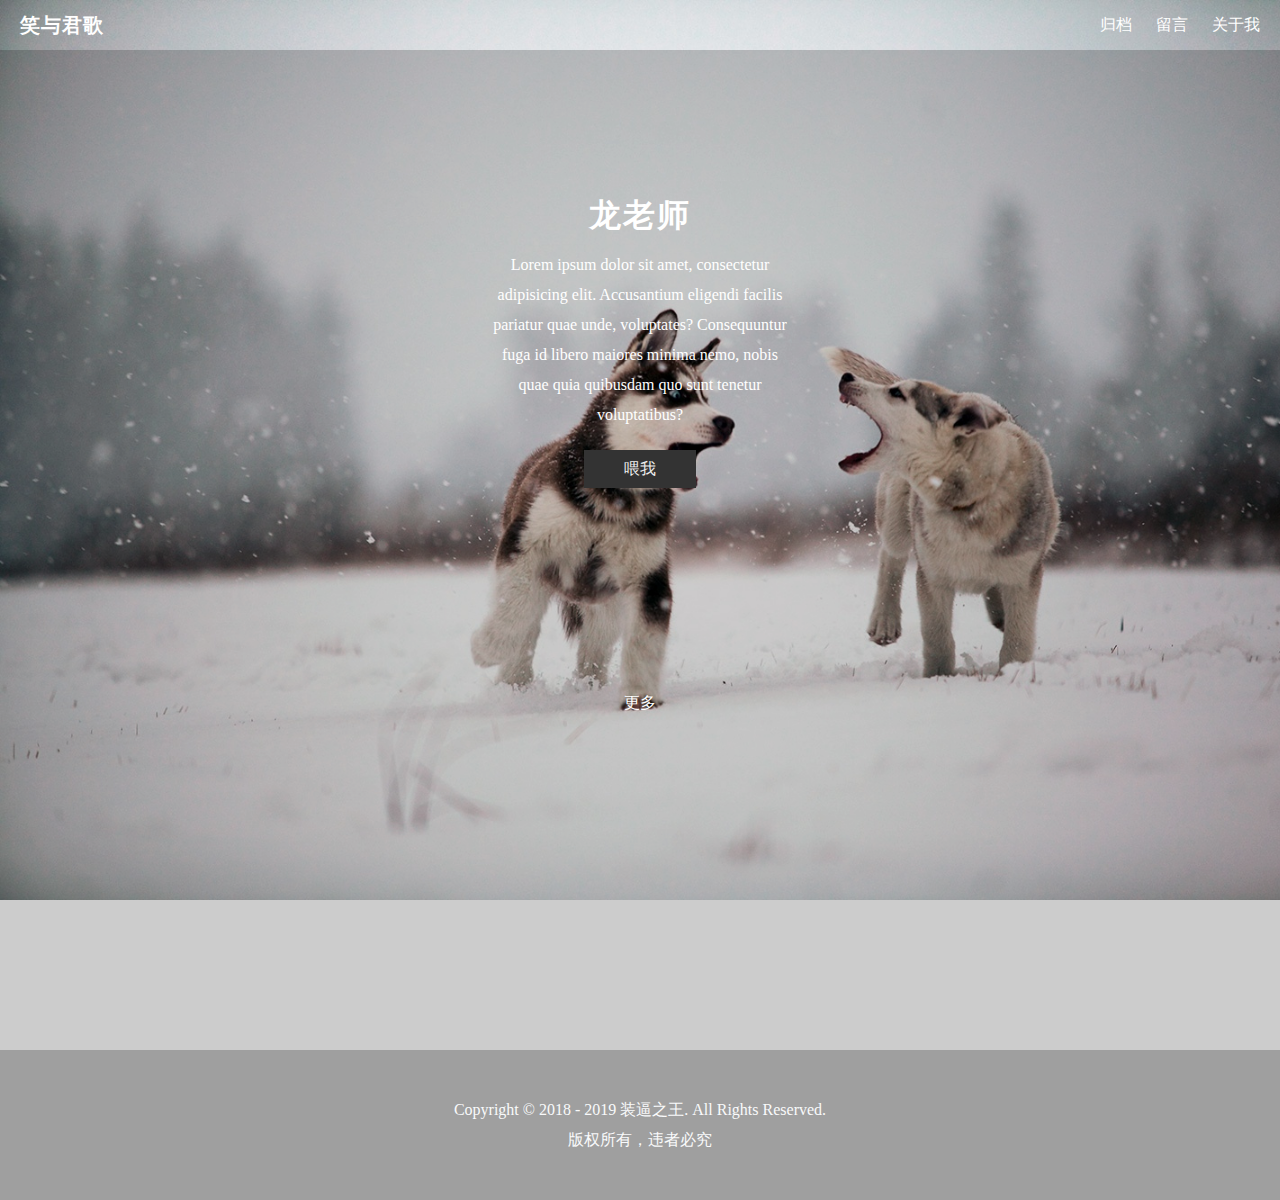
==== src/main/webapp/index.html @ 58b2d54c "modify html styles" ====
<!DOCTYPE html>
<html lang="en">
<head>
    <meta charset="UTF-8">
    <title>Title</title>
    <link rel="stylesheet" href="style/normalize.css">
    <link rel="stylesheet" href="style/index.css">
</head>
<body>
<div class="header">
    <div class="navbar">
        <div class="logo"><a href="">笑与君歌</a></div>
        <ul>
            <li><a href="">归档</a></li>
            <li><a href="">留言</a></li>
            <li><a href="">关于我</a></li>
        </ul>
    </div>
    <div id="banner">
        <div class="inner">
            <h1>龙老师</h1>
            <p class="inner_inf">Lorem ipsum dolor sit amet, consectetur adipisicing elit. Accusantium eligendi
                facilis pariatur quae unde, voluptates? Consequuntur fuga id libero maiores minima nemo, nobis quae
                quia quibusdam quo sunt tenetur voluptatibus?</p>
            <button>喂我</button>
            <div class="more">更多</div>
        </div>
    </div>
</div>
<div class="content"></div>
<div class="footer">
    <div class="footer-content">
    <p>Copyright © 2018 - 2019 装逼之王. All Rights Reserved.</p>
    <p>版权所有，违者必究</p>
    </div>
</div>
</body>
</html>
---- src/main/webapp/style/index.css ----
*{
    margin:0;
    padding:0;
}
li{
    list-style:none;
}
a{
    text-decoration:none;
}
.header{
    background:url("../assets/banner.jpg");
    background-repeat:no-repeat;
    background-attachment:fixed;
    background-size: cover;
}
.navbar ul{
    margin:0;
    height:50px;
    list-style:none;
    float:right;
}
.navbar ul li,.navbar .logo{
    display:inline-block;
    line-height:50px;
    margin-right:20px;
}
.navbar ul li a{
    line-height:inherit;
    display:inline-block;
    height:inherit;
    color:#fff;
}
.logo{
    padding:0 20px;
    letter-spacing:1px;
    font-size:20px;
    font-weight:700;
}
.logo a{
    color:#fff;
}
#banner{
    height:1000px;
    margin:0;
    background:rgba(0,0,0,.2)
}
#banner .inner{
    max-width:300px;
    text-align:center;
    margin:0 auto;
    position:relative;
    top:150px;
    color:#fff;
    line-height:30px;
}
#banner .inner h1{
    margin:0;
    letter-spacing:2px;
}
#banner .inner .more {
    margin-top:200px;
}
#banner .inner .inner_inf{
    margin:20px 0;
}
button{
    border:none;
    background:#333;
    color:#eee;
    padding:10px 40px;
}
.footer{
    height:150px;
    text-align:center;
    background:#9f9f9f;
    color:#f9fafb;
    line-height:30px;
}
.footer .footer-content{
    padding-top:45px;
}
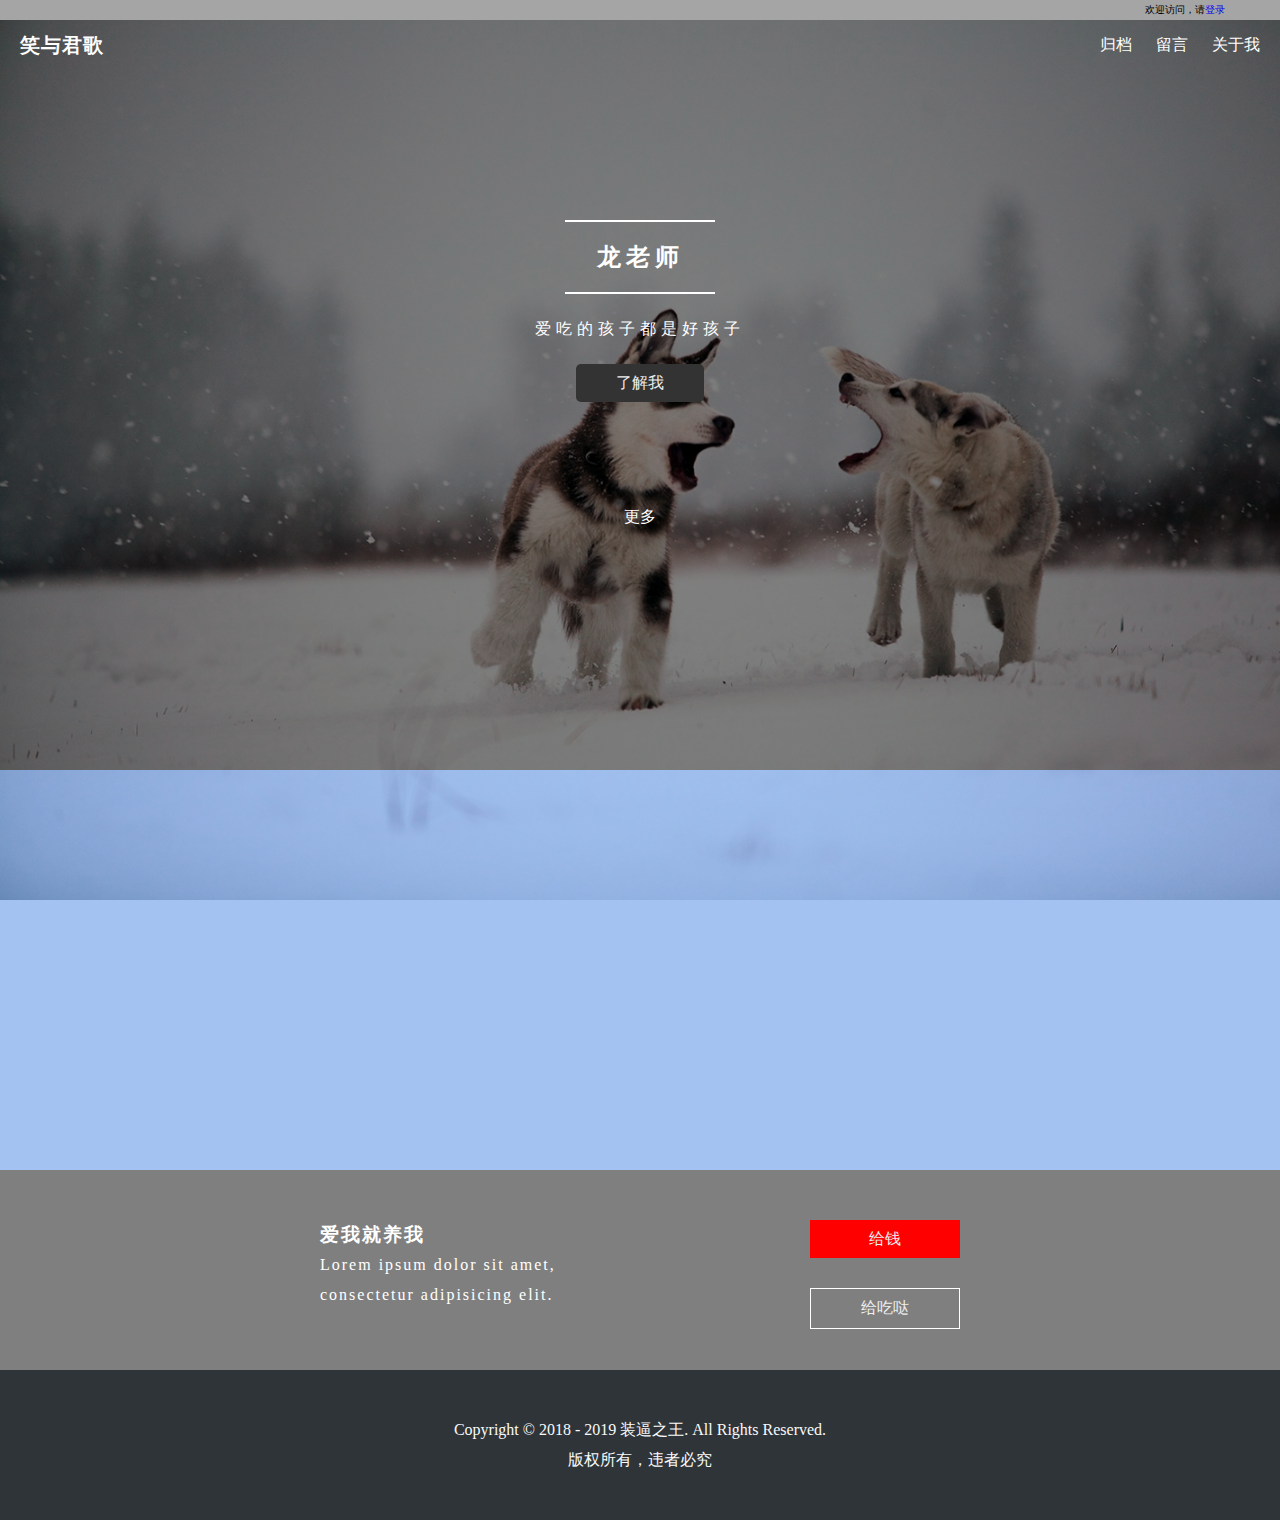
==== commit 8374cb69: "delete target folder" ====
--- a/src/main/webapp/index.html
+++ b/src/main/webapp/index.html
@@ -7,6 +7,7 @@
     <link rel="stylesheet" href="style/index.css">
 </head>
 <body>
+<div class="hair"><p>欢迎访问，请<a href="javascript:;">登录</a></p></div>
 <div class="header">
     <div class="navbar">
         <div class="logo"><a href="">笑与君歌</a></div>
@@ -14,24 +15,38 @@
             <li><a href="">归档</a></li>
             <li><a href="">留言</a></li>
             <li><a href="">关于我</a></li>
+            <menu class="menu"></menu>
         </ul>
     </div>
     <div id="banner">
         <div class="inner">
-            <h1>龙老师</h1>
-            <p class="inner_inf">Lorem ipsum dolor sit amet, consectetur adipisicing elit. Accusantium eligendi
-                facilis pariatur quae unde, voluptates? Consequuntur fuga id libero maiores minima nemo, nobis quae
-                quia quibusdam quo sunt tenetur voluptatibus?</p>
-            <button>喂我</button>
+            <div class="hr"></div>
+            <h2>龙老师</h2>
+            <div class="hr"></div>
+            <p class="inner_inf">爱吃的孩子都是好孩子</p>
+            <button>了解我</button>
             <div class="more">更多</div>
         </div>
     </div>
 </div>
-<div class="content"></div>
+<section></section>
+<section></section>
+<section class="section-1">
+    <div class="section-content">
+        <div class="section1-left">
+            <h3>爱我就养我</h3>
+            <p>Lorem ipsum dolor sit amet, consectetur adipisicing elit.</p>
+        </div>
+        <div class="section1-right">
+            <button class="btn1">给钱</button>
+            <button class="btn2">给吃哒</button>
+        </div>
+    </div>
+</section>
 <div class="footer">
     <div class="footer-content">
-    <p>Copyright © 2018 - 2019 装逼之王. All Rights Reserved.</p>
-    <p>版权所有，违者必究</p>
+        <p>Copyright © 2018 - 2019 装逼之王. All Rights Reserved.</p>
+        <p>版权所有，违者必究</p>
     </div>
 </div>
 </body>
--- a/src/main/webapp/style/index.css
+++ b/src/main/webapp/style/index.css
@@ -8,11 +8,26 @@
 a{
     text-decoration:none;
 }
-.header{
-    background:url("../assets/banner.jpg");
+body {
+    background: url("../assets/banner.jpg");
+    -webkit-background-size: cover;
+    background-size: cover;
     background-repeat:no-repeat;
     background-attachment:fixed;
-    background-size: cover;
+}
+.hair{
+    height:10px;
+    font-size:10px;
+    line-height:10px;
+    padding:5px;
+    background:#a5a5a5;
+}
+.hair p{
+    float:right;
+    margin-right:50px;
+}
+.header{
+    background:rgba(0,0,0,.5);
 }
 .navbar ul{
     margin:0;
@@ -41,9 +56,8 @@
     color:#fff;
 }
 #banner{
-    height:1000px;
+    height:700px;
     margin:0;
-    background:rgba(0,0,0,.2)
 }
 #banner .inner{
     max-width:300px;
@@ -54,15 +68,16 @@
     color:#fff;
     line-height:30px;
 }
-#banner .inner h1{
-    margin:0;
-    letter-spacing:2px;
+#banner .inner h2{
+    margin:20px 0;
+    letter-spacing: 5px;
 }
 #banner .inner .more {
-    margin-top:200px;
+    margin-top:100px;
 }
 #banner .inner .inner_inf{
     margin:20px 0;
+    letter-spacing: 5px;
 }
 button{
     border:none;
@@ -70,13 +85,65 @@
     color:#eee;
     padding:10px 40px;
 }
+#banner .inner button{
+    -webkit-border-radius: 5px;
+    -moz-border-radius: 5px;
+    border-radius: 5px;
+    -webkit-box-sizing: border-box;
+    -moz-box-sizing: border-box;
+    box-sizing: border-box;
+}
 .footer{
     height:150px;
     text-align:center;
-    background:#9f9f9f;
     color:#f9fafb;
     line-height:30px;
+    background:#20252aee
 }
 .footer .footer-content{
     padding-top:45px;
+}
+section{
+    color:#fff;
+    height:200px;
+    background:#6398e896
+}
+.section-1{
+    background:rgba(0,0,0,.5);
+    height:200px;
+}
+.section-1 .section-content{
+    width:50%;
+    margin:0 auto;
+    line-height:30px;
+    letter-spacing:2px;
+    padding-top:30px;
+    height:200px;
+    padding:50px 0;
+}
+.section-1 .section1-left{
+    max-width: 300px;
+    float:left;
+}
+.section-1 .section1-right{
+    float:right;
+}
+.section-1 .section1-right button{
+    display:block;
+    margin-bottom: 30px;
+    padding:10px 0;
+    width:150px;
+}
+.section-1 .btn1{
+    background-color:#ff0000;
+}
+.section-1 .btn2{
+    background-color:#00000000;
+    border:1px solid #fff;
+}
+.hr{
+    height:2px;
+    background-color:#fff;
+    width:50%;
+    margin:0 auto;
 }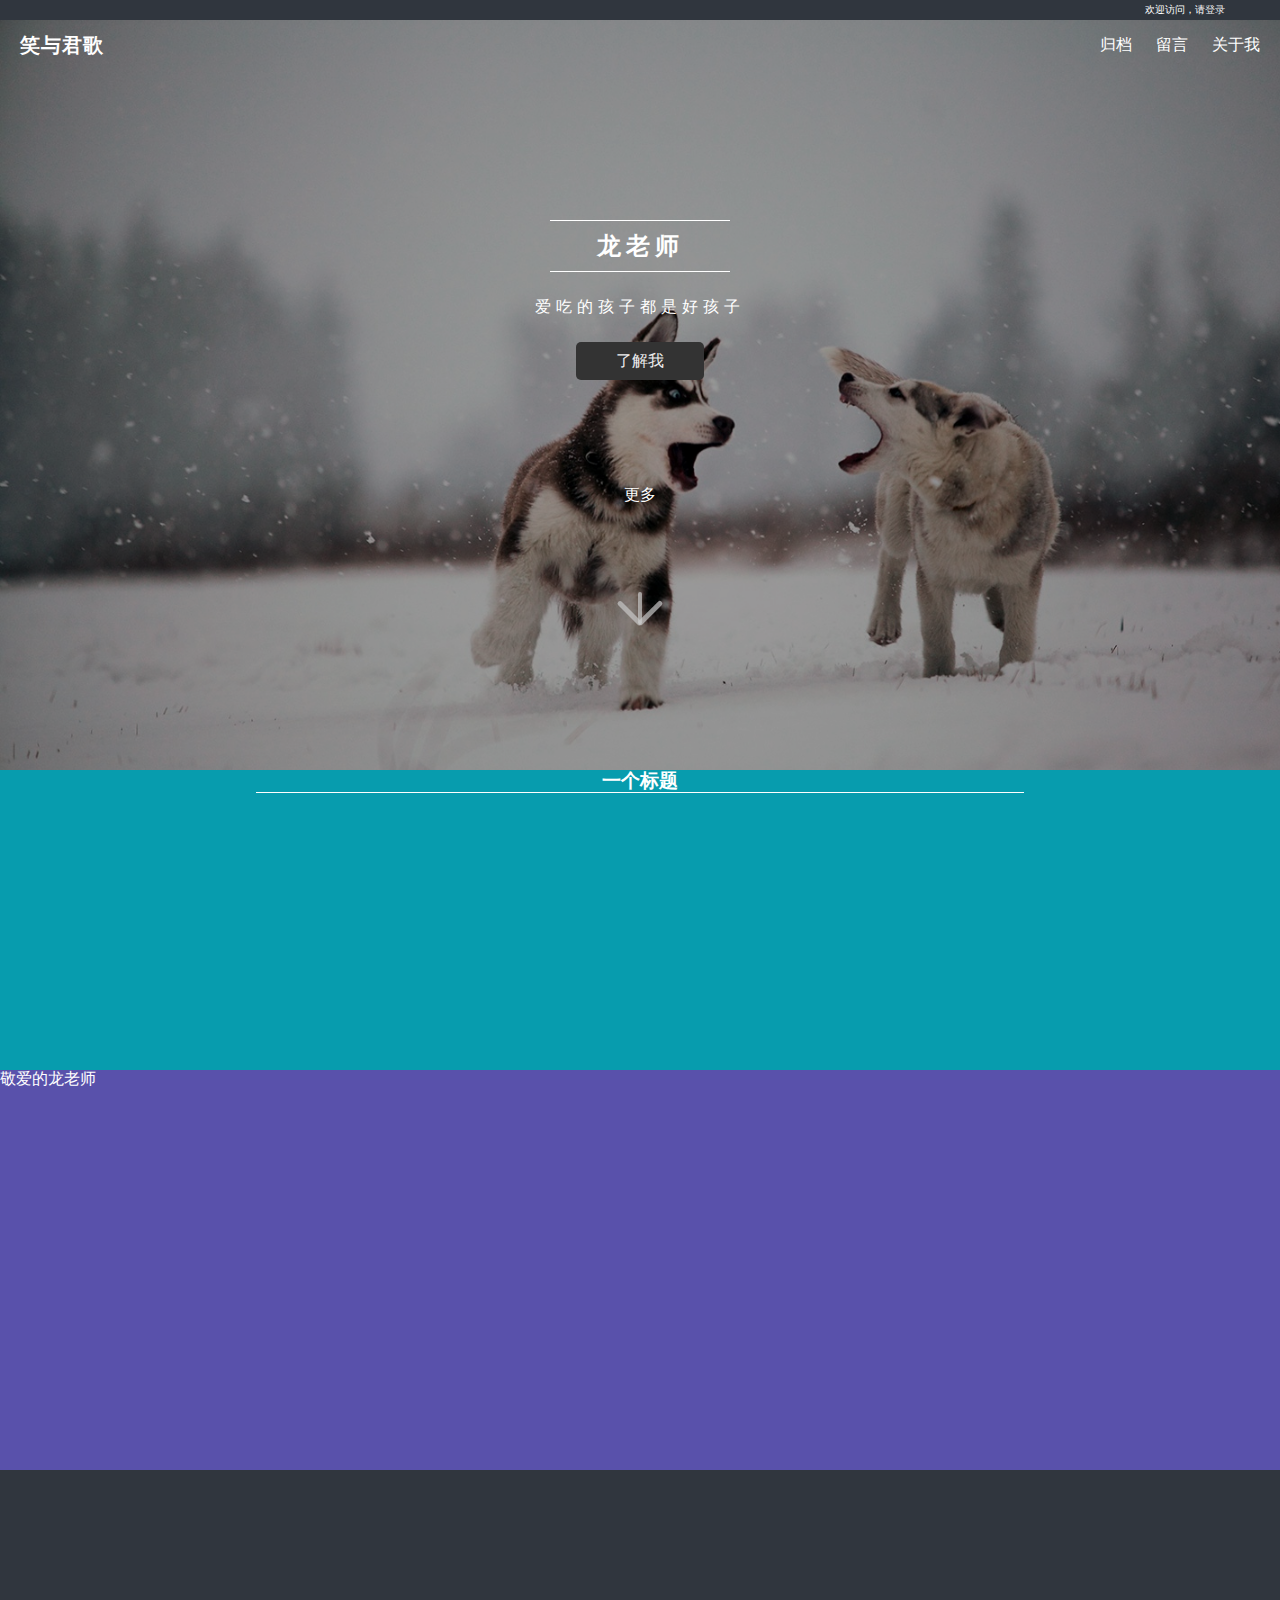
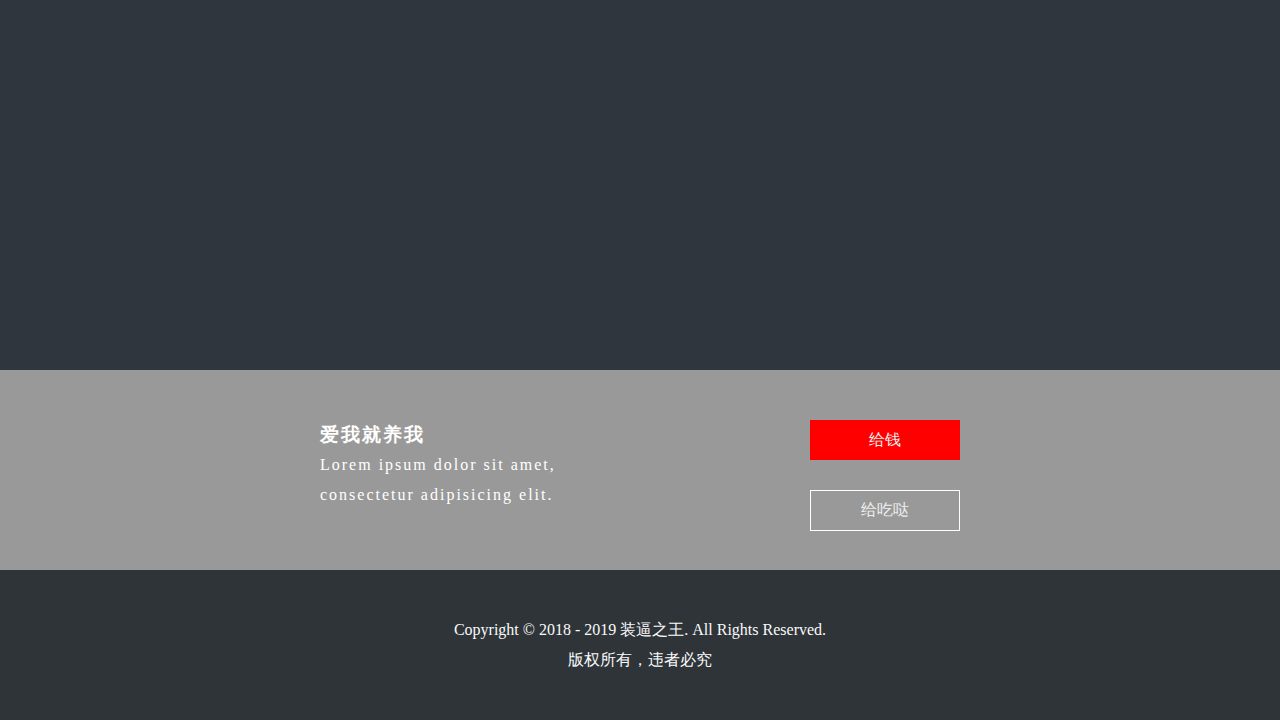
==== commit 348f516e: "index page modified" ====
--- a/src/main/webapp/index.html
+++ b/src/main/webapp/index.html
@@ -7,7 +7,7 @@
     <link rel="stylesheet" href="style/index.css">
 </head>
 <body>
-<div class="hair"><p>欢迎访问，请<a href="javascript:;">登录</a></p></div>
+<div class="hair"><p>欢迎访问，请<a href="/longmaohua/page/login.html">登录</a></p></div>
 <div class="header">
     <div class="navbar">
         <div class="logo"><a href="">笑与君歌</a></div>
@@ -26,11 +26,22 @@
             <p class="inner_inf">爱吃的孩子都是好孩子</p>
             <button>了解我</button>
             <div class="more">更多</div>
+            <div class="more-ico"></div>
         </div>
     </div>
 </div>
-<section></section>
-<section></section>
+<section class="section-4">
+    <h3>一个标题</h3>
+    <div class="hr"></div>
+    <div class="s4-content"></div>
+    <div class="rotate"></div>
+    <div class="rotate"></div>
+    <div class="rotate"></div>
+</section>
+<section class="section-3">
+    <div class="title">敬爱的龙老师</div>
+</section>
+<section class="section-2"></section>
 <section class="section-1">
     <div class="section-content">
         <div class="section1-left">
--- a/src/main/webapp/style/index.css
+++ b/src/main/webapp/style/index.css
@@ -20,14 +20,18 @@
     font-size:10px;
     line-height:10px;
     padding:5px;
-    background:#a5a5a5;
+    background:#30363e;
+    color:#fff;
+}
+.hair a{
+    color:#eee;
 }
 .hair p{
     float:right;
     margin-right:50px;
 }
 .header{
-    background:rgba(0,0,0,.5);
+    background:rgba(0,0,0,.4);
 }
 .navbar ul{
     margin:0;
@@ -69,7 +73,7 @@
     line-height:30px;
 }
 #banner .inner h2{
-    margin:20px 0;
+    margin:10px 0;
     letter-spacing: 5px;
 }
 #banner .inner .more {
@@ -84,6 +88,8 @@
     background:#333;
     color:#eee;
     padding:10px 40px;
+    cursor:pointer;
+    outline:none;
 }
 #banner .inner button{
     -webkit-border-radius: 5px;
@@ -92,6 +98,51 @@
     -webkit-box-sizing: border-box;
     -moz-box-sizing: border-box;
     box-sizing: border-box;
+    transition: background .5s ease,transform .5s ease-in 0s;
+}
+#banner .inner button:hover{
+    background:#fff;
+    color:#000;
+}
+.hr{
+    height:1px;
+    background-color:#fff;
+    width:60%;
+    margin:0 auto;
+}
+.more-ico {
+    position: relative;
+    top:.1em;
+    width: .3em;
+    height: 2em;
+    background-color: rgba(200,200,200,.7);
+    border-radius: .15em;
+    margin:80px auto;
+    cursor:pointer;
+}
+.more-ico:before {
+    content: "";
+    position: absolute;
+    top: 1.9em;
+    left: -1.9em;
+    width: 2em;
+    height: .3em;
+    background-color: rgba(200,200,200,.7);
+    transform: rotate(135deg);
+    transform-origin: right center;
+    border-radius: .15em;
+}
+.more-ico:after {
+    content: "";
+    position: absolute;
+    top: 1.9em;
+    left: -1.8em;
+    width: 2em;
+    height: .3em;
+    background-color: rgba(200,200,200,.7);
+    transform: rotate(45deg);
+    transform-origin: right center;
+    border-radius: .15em;
 }
 .footer{
     height:150px;
@@ -105,11 +156,9 @@
 }
 section{
     color:#fff;
-    height:200px;
-    background:#6398e896
 }
 .section-1{
-    background:rgba(0,0,0,.5);
+    background:rgba(0,0,0,.4);
     height:200px;
 }
 .section-1 .section-content{
@@ -135,15 +184,38 @@
     width:150px;
 }
 .section-1 .btn1{
-    background-color:#ff0000;
+    background:rgba(255,0,0,1);
+    transition: background .2s ease,transform 2s ease-in 0s;
+    border:1px solid #f00;
+}
+.section-1 .btn1:hover{
+    background:rgba(255,0,0,.7);
+    color:#ddd;
+    border:1px solid #f00;
 }
 .section-1 .btn2{
-    background-color:#00000000;
+    background:#00000000;
     border:1px solid #fff;
-}
-.hr{
-    height:2px;
-    background-color:#fff;
-    width:50%;
-    margin:0 auto;
-}+    transition: background .2s ease,transform 2s ease-in 0s;
+}
+.section-1 .btn2:hover{
+    background:#fff;
+    color:#000;
+}
+.section-4{
+    height:300px;
+    background:#079cae;
+    text-align:center;
+}
+.section4 h3{
+    display:block;
+    margin-top:50px;
+}
+.section-3{
+    height:400px;
+    background:#5951ab;
+}
+.section-2{
+    height:500px;
+    background:#30363e;
+}
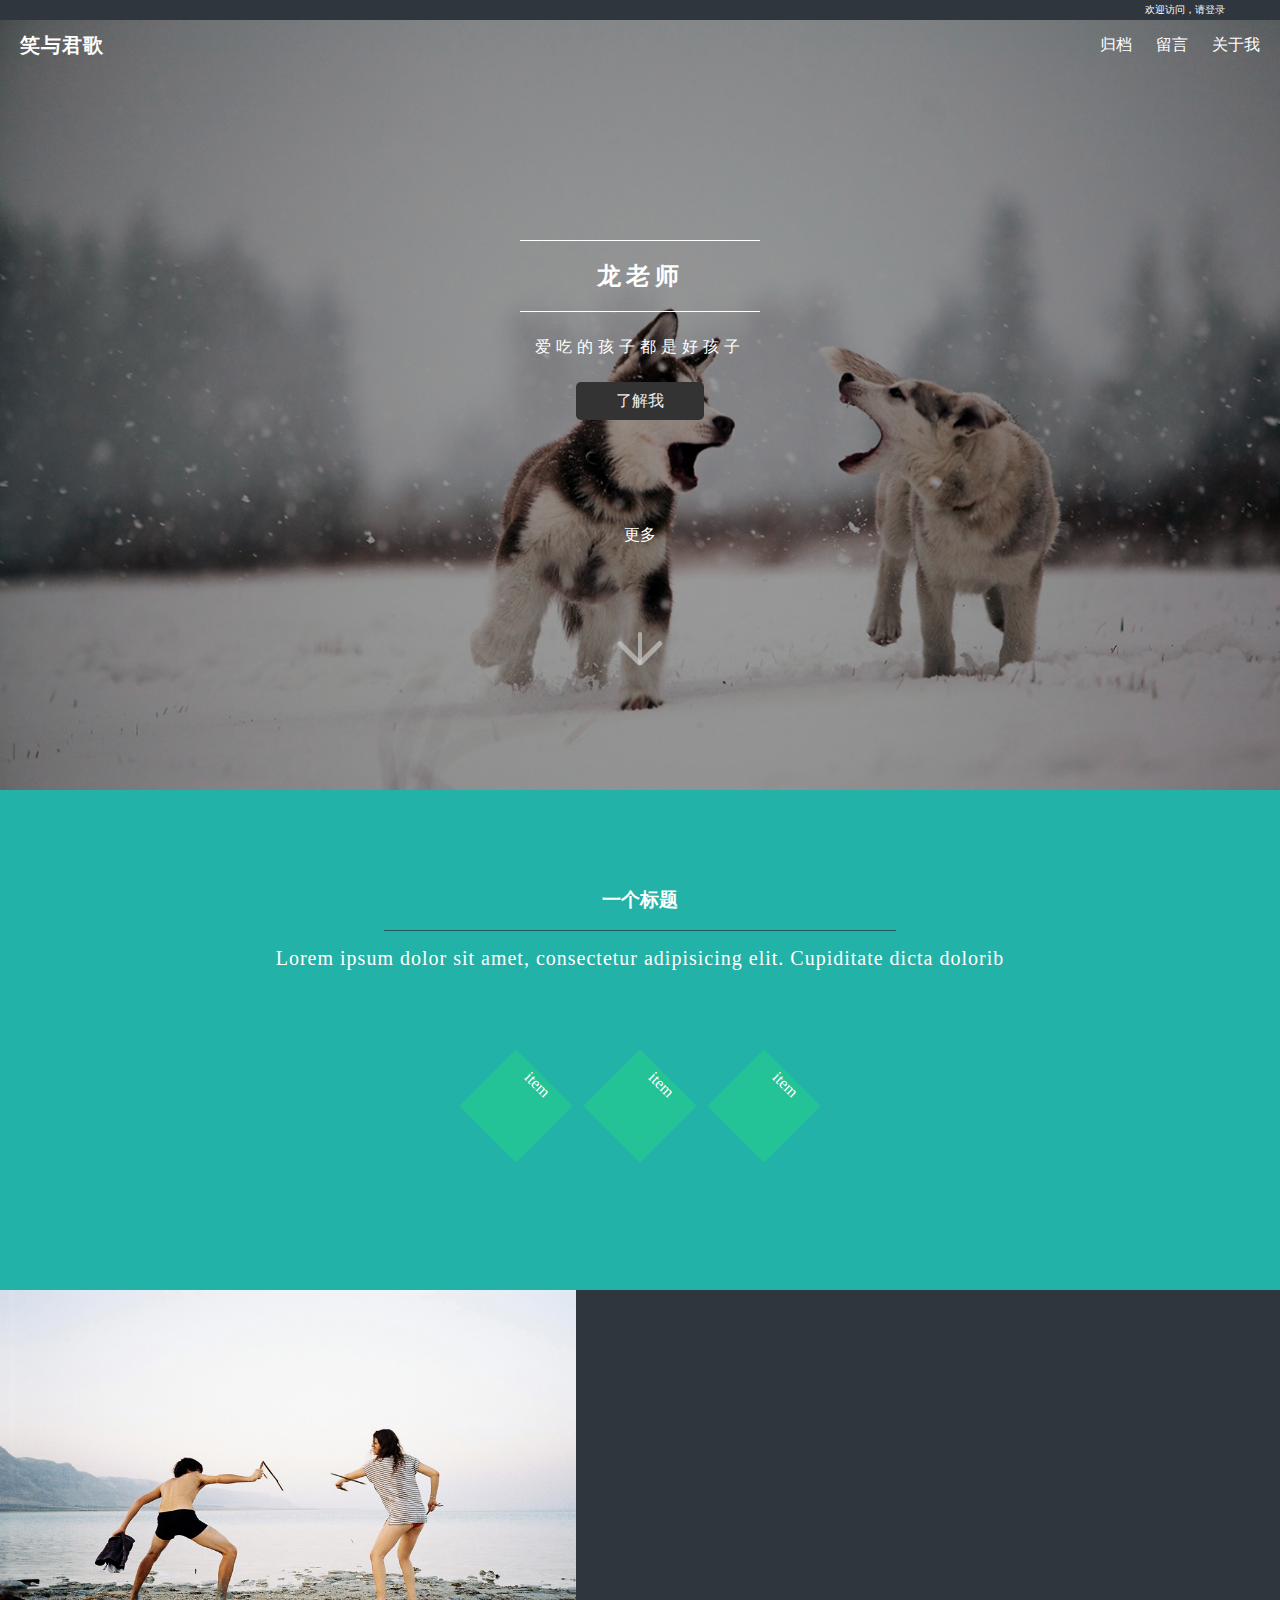
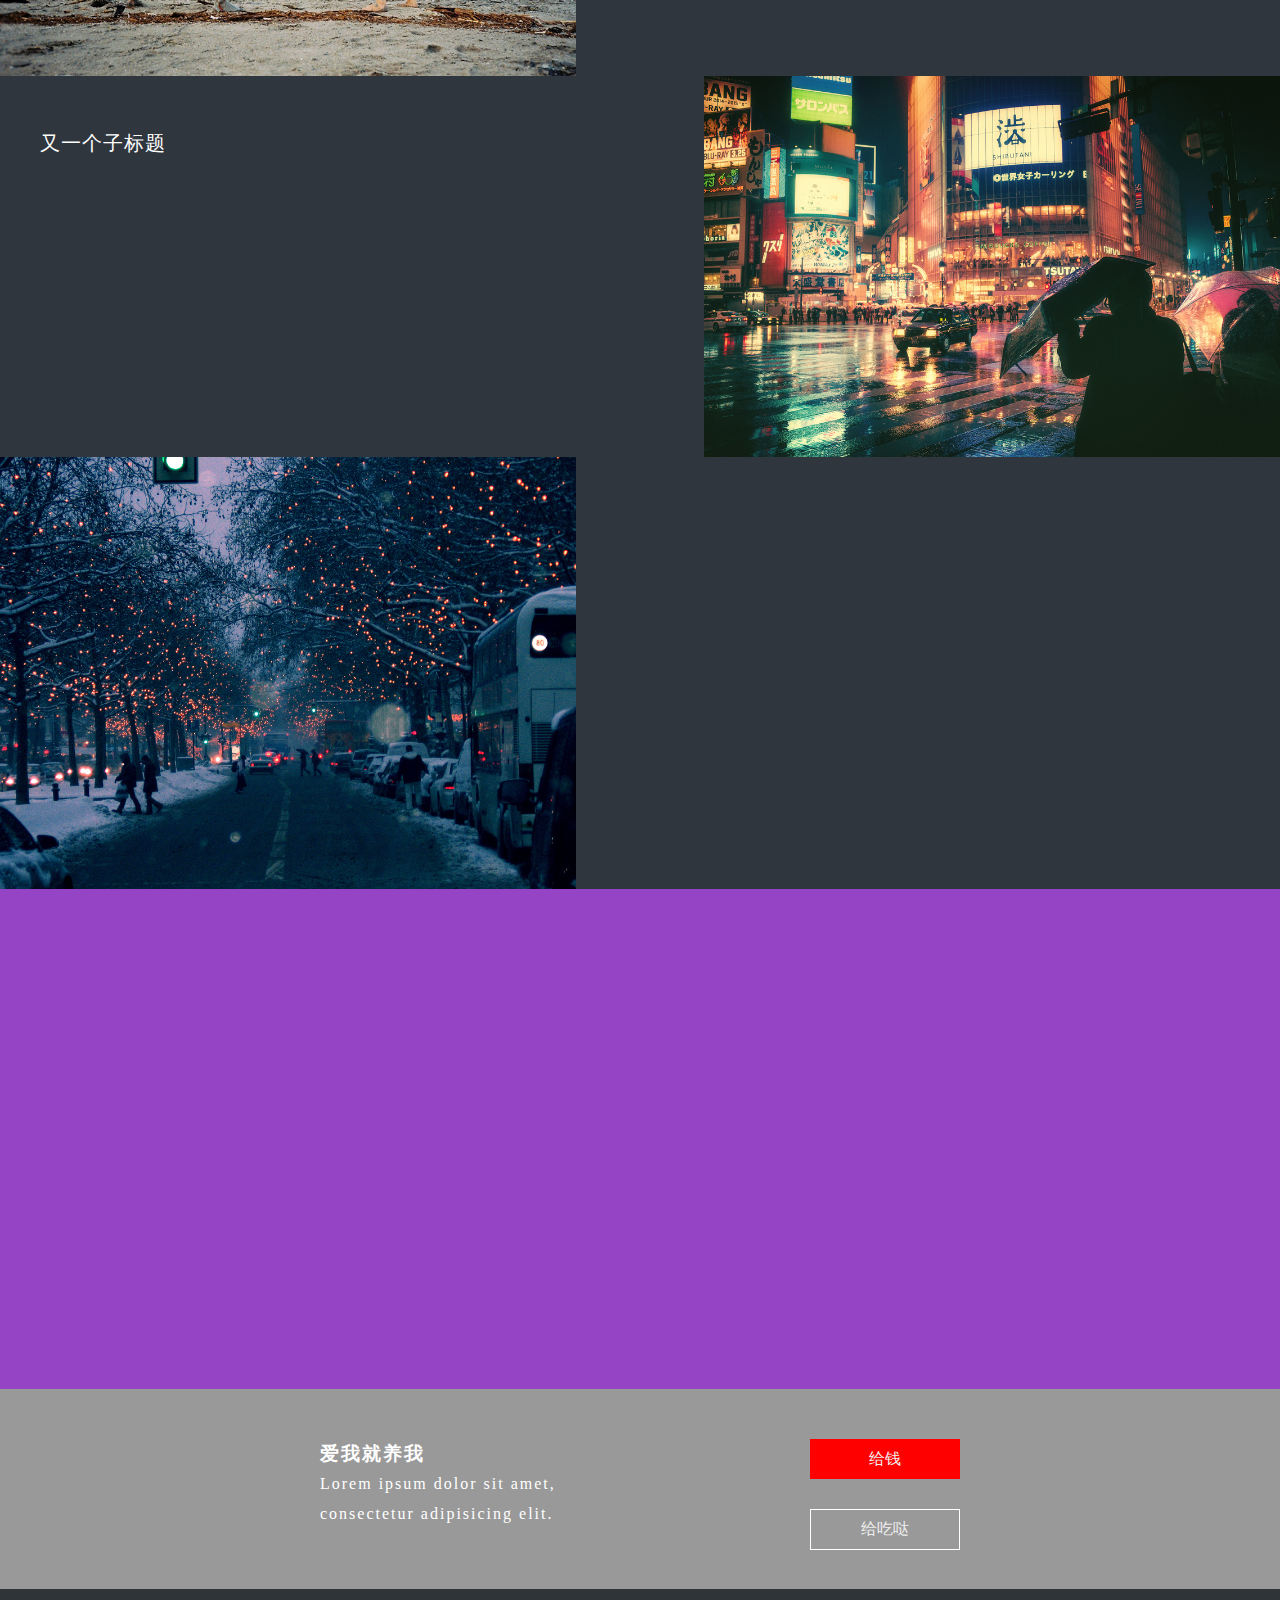
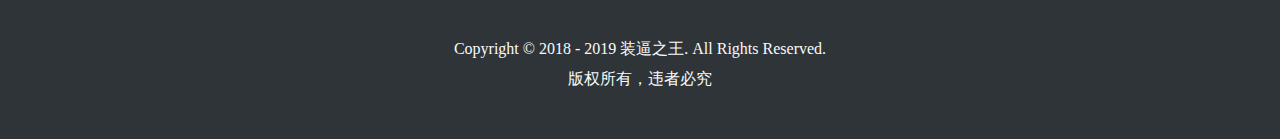
==== commit 80094ea9: "change index style" ====
--- a/src/main/webapp/index.html
+++ b/src/main/webapp/index.html
@@ -31,15 +31,52 @@
     </div>
 </div>
 <section class="section-4">
-    <h3>一个标题</h3>
-    <div class="hr"></div>
-    <div class="s4-content"></div>
-    <div class="rotate"></div>
-    <div class="rotate"></div>
-    <div class="rotate"></div>
+    <div class="wrapper">
+        <div>
+            <h3>一个标题</h3>
+            <div class="hr"></div>
+            <p class="sub_heading">Lorem ipsum dolor sit amet, consectetur adipisicing elit. Cupiditate dicta
+                dolorib</p>
+        </div>
+        <div class="icon-group">
+            <span class="rotate">item</span>
+            <span class="rotate">item</span>
+            <span class="rotate">item</span>
+        </div>
+    </div>
 </section>
 <section class="section-3">
-    <div class="title">敬爱的龙老师</div>
+    <div class="article-preview">
+        <div class="img-section">
+            <img src="assets/pic01.jpg"/>
+        </div>
+        <div class="text-section">
+            <h2>又一个标题</h2>
+            <p>Lorem ipsum dolor sit amet, consectetur adipisicing elit. Amet dolores eveniet nisi reprehenderit
+                similique suscipit tempore.</p>
+        </div>
+    </div>
+    <div class="article-preview">
+        <div class="text-section">
+            <h2>又一个标题</h2>
+            <div class="sub_heading">又一个子标题</div>
+            <p>Lorem ipsum dolor sit amet, consectetur adipisicing elit. Amet dolores eveniet nisi reprehenderit
+                similique suscipit tempore.</p>
+        </div>
+        <div class="img-section">
+            <img src="assets/pic02.jpg"/>
+        </div>
+    </div>
+    <div class="article-preview">
+        <div class="img-section">
+            <img src="assets/pic03.jpg"/>
+        </div>
+        <div class="text-section">
+            <h2>又一个标题</h2>
+            <p>Lorem ipsum dolor sit amet, consectetur adipisicing elit. Amet dolores eveniet nisi reprehenderit
+                similique suscipit tempore.</p>
+        </div>
+    </div>
 </section>
 <section class="section-2"></section>
 <section class="section-1">
--- a/src/main/webapp/style/index.css
+++ b/src/main/webapp/style/index.css
@@ -107,8 +107,8 @@
 .hr{
     height:1px;
     background-color:#fff;
-    width:60%;
-    margin:0 auto;
+    width:80%;
+    margin:20px auto;
 }
 .more-ico {
     position: relative;
@@ -204,18 +204,80 @@
 }
 .section-4{
     height:300px;
-    background:#079cae;
+    background:#23b2a7;
     text-align:center;
+    padding:100px 0;
+    line-height:20px;
+}
+.wrapper{
+    mac-width:1080px;
+    margin:0 auto;
 }
 .section4 h3{
+    margin-top:50px;
+}
+.section-4 .hr{
+    width:40%;
+    background:#215a56;
+}
+.sub_heading{
+    font-size: 20px;
+    line-height:15px;
+    letter-spacing:1px;
+    margin-bottom: 50px;
+}
+.section-4 .icon-group{
+    margin-top:100px;
+}
+.section-4 .icon-group span{
+    width:80px;
+    height:80px;
+    background:#23c397;
+    display:inline-block;
+    -webkit-transform: rotate(45deg);
+    -moz-transform: rotate(45deg);
+    -ms-transform: rotate(45deg);
+    -o-transform: rotate(45deg);
+    transform: rotate(45deg);
+    margin:0 20px;
+}
+.article-preview{
+    width:100%;
+    height:100%;
+    background:#30363e;
+    font-size: 0;
+}
+.article-preview:after{
+    content:"";
     display:block;
-    margin-top:50px;
-}
-.section-3{
-    height:400px;
-    background:#5951ab;
+    clear:both;
+}
+.img-section{
+    width:45%;
+}
+.img-section img{
+    width:100%;
+}
+.text-section{
+    position:relative;
+    top:40px;
+    left:40px;
+    width:55%;
+    letter-spacing: 1px;
+}
+.text-section > *{
+    max-width:90%;
+}
+.text-section .sub_heading{
+    margin-top:20px;
+}
+.article-preview > div{
+    float:left;
+}
+.section-3:nth-child(odd){
+    background:rgba(255,255,255,0.1);
 }
 .section-2{
     height:500px;
-    background:#30363e;
-}
+    background:#9444c5;
+}
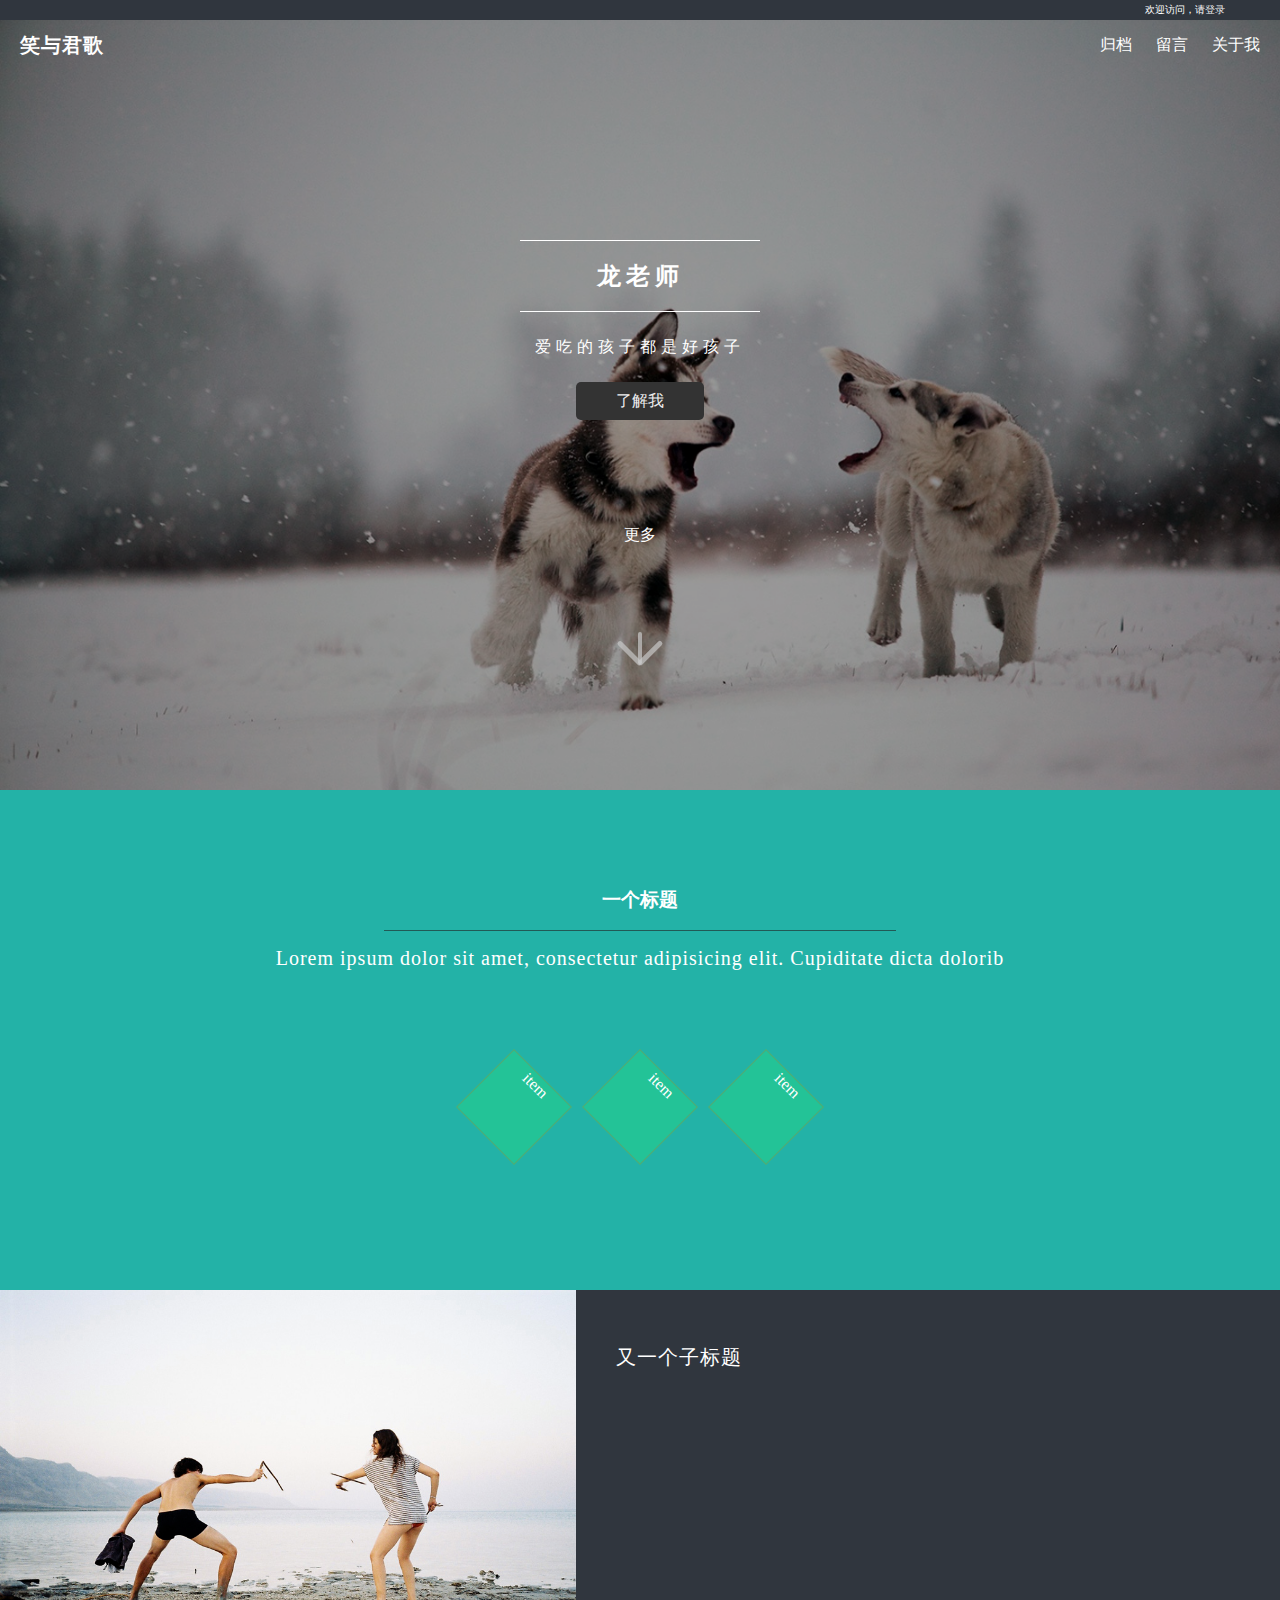
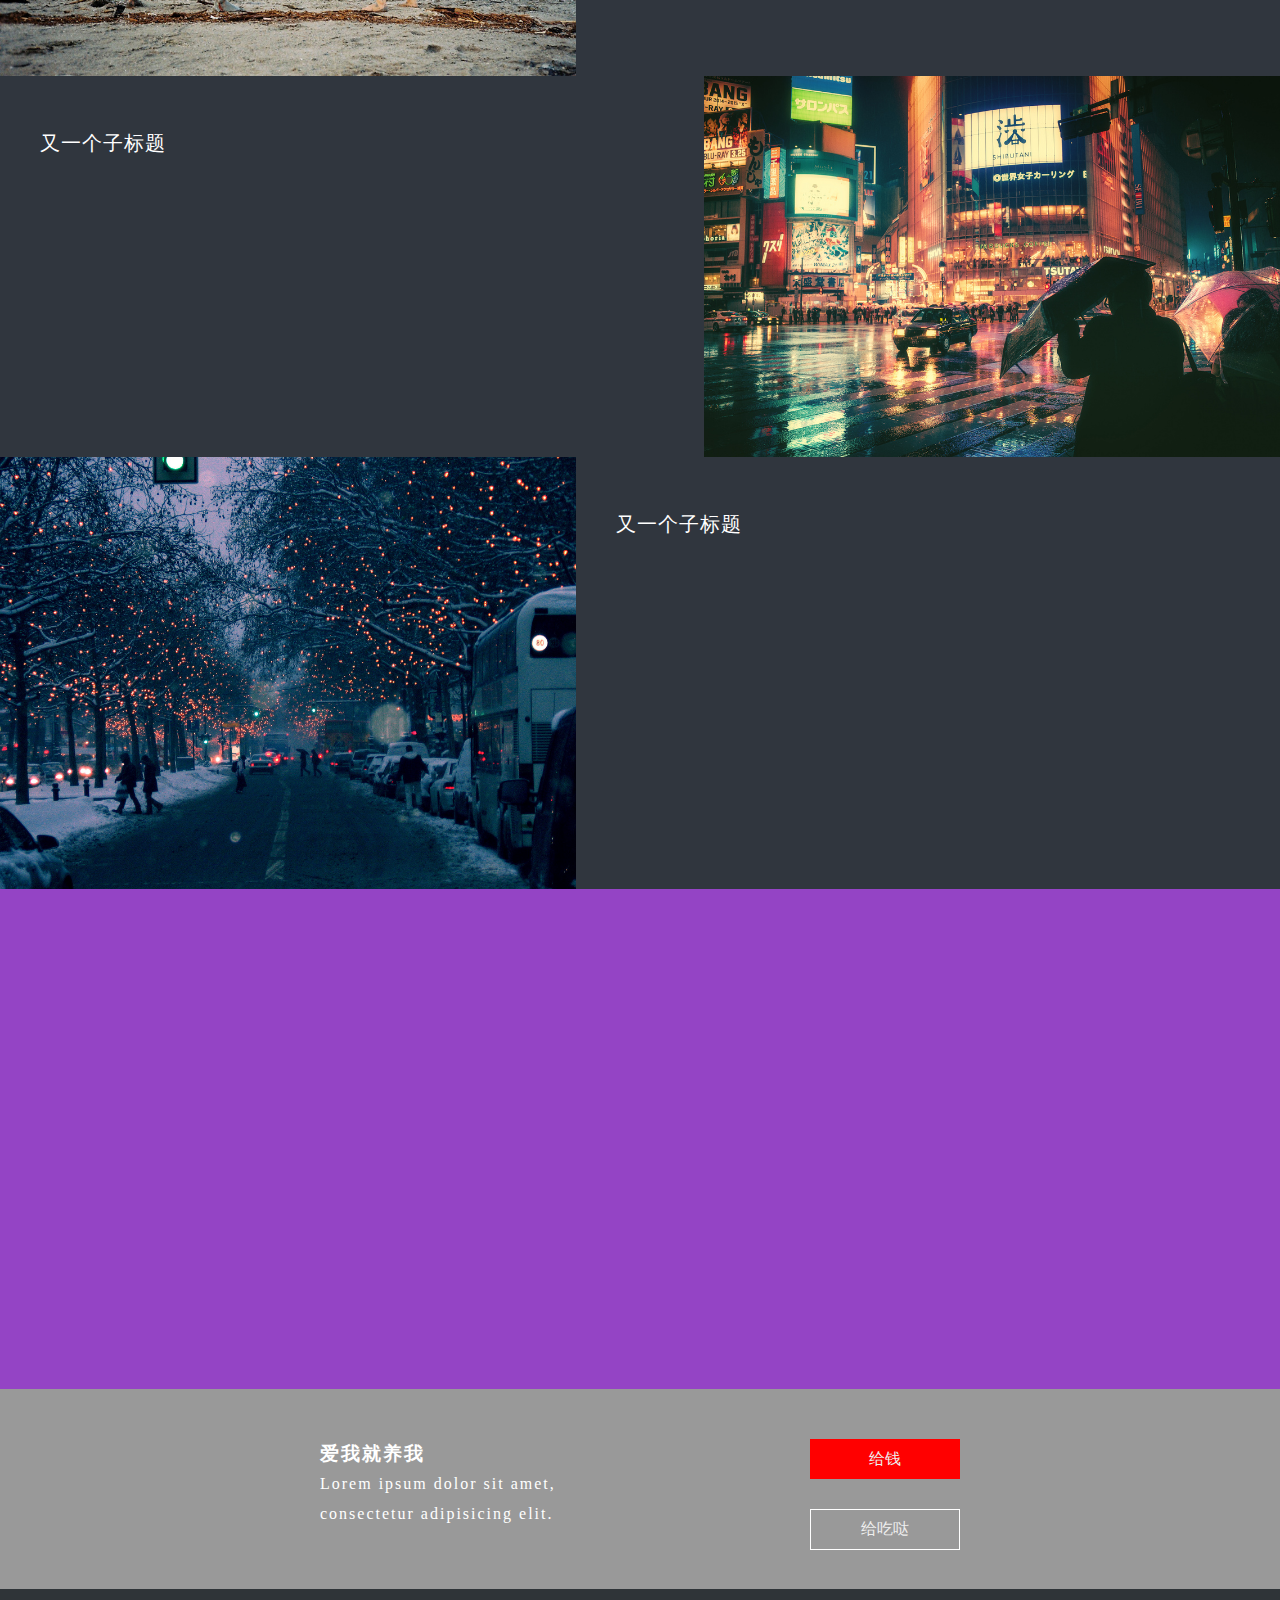
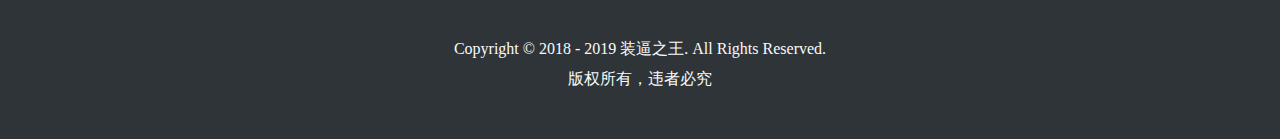
==== commit 652d6573: "nothing changed" ====
--- a/src/main/webapp/index.html
+++ b/src/main/webapp/index.html
@@ -30,7 +30,7 @@
         </div>
     </div>
 </div>
-<section class="section-4">
+<section class="section-4" id="green-section">
     <div class="wrapper">
         <div>
             <h3>一个标题</h3>
@@ -51,14 +51,15 @@
             <img src="assets/pic01.jpg"/>
         </div>
         <div class="text-section">
-            <h2>又一个标题</h2>
+            <h3>又一个标题</h3>
+            <div class="sub_heading">又一个子标题</div>
             <p>Lorem ipsum dolor sit amet, consectetur adipisicing elit. Amet dolores eveniet nisi reprehenderit
                 similique suscipit tempore.</p>
         </div>
     </div>
     <div class="article-preview">
         <div class="text-section">
-            <h2>又一个标题</h2>
+            <h3>又一个标题</h3>
             <div class="sub_heading">又一个子标题</div>
             <p>Lorem ipsum dolor sit amet, consectetur adipisicing elit. Amet dolores eveniet nisi reprehenderit
                 similique suscipit tempore.</p>
@@ -72,7 +73,8 @@
             <img src="assets/pic03.jpg"/>
         </div>
         <div class="text-section">
-            <h2>又一个标题</h2>
+            <h3>又一个标题</h3>
+            <div class="sub_heading">又一个子标题</div>
             <p>Lorem ipsum dolor sit amet, consectetur adipisicing elit. Amet dolores eveniet nisi reprehenderit
                 similique suscipit tempore.</p>
         </div>
@@ -97,5 +99,6 @@
         <p>版权所有，违者必究</p>
     </div>
 </div>
+<script type="text/javascript" src="js/index.js"></script>
 </body>
 </html>--- a/src/main/webapp/style/index.css
+++ b/src/main/webapp/style/index.css
@@ -1,125 +1,157 @@
-*{
-    margin:0;
-    padding:0;
-}
-li{
-    list-style:none;
-}
-a{
-    text-decoration:none;
-}
+* {
+    margin: 0;
+    padding: 0;
+}
+
+li {
+    list-style: none;
+}
+
+a {
+    text-decoration: none;
+}
+
 body {
     background: url("../assets/banner.jpg");
     -webkit-background-size: cover;
     background-size: cover;
-    background-repeat:no-repeat;
-    background-attachment:fixed;
-}
-.hair{
-    height:10px;
-    font-size:10px;
-    line-height:10px;
-    padding:5px;
-    background:#30363e;
-    color:#fff;
-}
-.hair a{
-    color:#eee;
-}
-.hair p{
-    float:right;
-    margin-right:50px;
-}
-.header{
-    background:rgba(0,0,0,.4);
-}
-.navbar ul{
-    margin:0;
-    height:50px;
-    list-style:none;
-    float:right;
-}
-.navbar ul li,.navbar .logo{
-    display:inline-block;
-    line-height:50px;
-    margin-right:20px;
-}
-.navbar ul li a{
-    line-height:inherit;
-    display:inline-block;
-    height:inherit;
-    color:#fff;
-}
-.logo{
-    padding:0 20px;
-    letter-spacing:1px;
-    font-size:20px;
-    font-weight:700;
-}
-.logo a{
-    color:#fff;
-}
-#banner{
-    height:700px;
-    margin:0;
-}
-#banner .inner{
-    max-width:300px;
-    text-align:center;
-    margin:0 auto;
-    position:relative;
-    top:150px;
-    color:#fff;
-    line-height:30px;
-}
-#banner .inner h2{
-    margin:10px 0;
+    background-repeat: no-repeat;
+    background-attachment: fixed;
+}
+
+.hair {
+    height: 10px;
+    font-size: 10px;
+    line-height: 10px;
+    padding: 5px;
+    background: #30363e;
+    color: #fff;
+}
+
+.hair a {
+    color: #eee;
+}
+
+.hair p {
+    float: right;
+    margin-right: 50px;
+}
+
+.header {
+    background: rgba(0, 0, 0, .4);
+}
+
+.navbar ul {
+    margin: 0;
+    height: 50px;
+    list-style: none;
+    float: right;
+}
+
+.navbar ul li, .navbar .logo {
+    display: inline-block;
+    line-height: 50px;
+    margin-right: 20px;
+}
+
+.navbar ul li a {
+    line-height: inherit;
+    display: inline-block;
+    height: inherit;
+    color: #fff;
+    -webkit-transition: color .5s;
+    -moz-transition: color .5s;
+    -ms-transition: color .5s;
+    -o-transition: color .5s;
+    transition: color .5s;
+}
+
+.navbar ul li a:hover {
+    color: rgba(255, 255, 255, .5);
+}
+
+.logo {
+    padding: 0 20px;
+    letter-spacing: 1px;
+    font-size: 20px;
+    font-weight: 700;
+}
+
+.logo a {
+    color: #fff;
+}
+
+#banner {
+    height: 700px;
+    margin: 0;
+}
+
+#banner .inner {
+    max-width: 300px;
+    text-align: center;
+    margin: 0 auto;
+    position: relative;
+    top: 150px;
+    color: #fff;
+    line-height: 30px;
+}
+
+#banner .inner h2 {
+    margin: 10px 0;
     letter-spacing: 5px;
 }
+
 #banner .inner .more {
-    margin-top:100px;
-}
-#banner .inner .inner_inf{
-    margin:20px 0;
+    margin-top: 100px;
+}
+
+#banner .inner .inner_inf {
+    margin: 20px 0;
     letter-spacing: 5px;
 }
-button{
-    border:none;
-    background:#333;
-    color:#eee;
-    padding:10px 40px;
-    cursor:pointer;
-    outline:none;
-}
-#banner .inner button{
+
+button {
+    border: none;
+    background: #333;
+    color: #eee;
+    padding: 10px 40px;
+    cursor: pointer;
+    outline: none;
+}
+
+#banner .inner button {
     -webkit-border-radius: 5px;
     -moz-border-radius: 5px;
     border-radius: 5px;
     -webkit-box-sizing: border-box;
     -moz-box-sizing: border-box;
     box-sizing: border-box;
-    transition: background .5s ease,transform .5s ease-in 0s;
-}
-#banner .inner button:hover{
-    background:#fff;
-    color:#000;
-}
-.hr{
-    height:1px;
-    background-color:#fff;
-    width:80%;
-    margin:20px auto;
-}
+    transition: background .5s ease, transform .5s ease-in 0s;
+}
+
+#banner .inner button:hover {
+    background: #fff;
+    color: #000;
+}
+
+.hr {
+    height: 1px;
+    background-color: #fff;
+    width: 80%;
+    margin: 20px auto;
+}
+
 .more-ico {
     position: relative;
-    top:.1em;
+    top: .1em;
     width: .3em;
     height: 2em;
-    background-color: rgba(200,200,200,.7);
+    background-color: rgba(200, 200, 200, .7);
     border-radius: .15em;
-    margin:80px auto;
-    cursor:pointer;
-}
+    margin: 80px auto;
+    cursor: pointer;
+}
+
 .more-ico:before {
     content: "";
     position: absolute;
@@ -127,11 +159,12 @@
     left: -1.9em;
     width: 2em;
     height: .3em;
-    background-color: rgba(200,200,200,.7);
+    background-color: rgba(200, 200, 200, .7);
     transform: rotate(135deg);
     transform-origin: right center;
     border-radius: .15em;
 }
+
 .more-ico:after {
     content: "";
     position: absolute;
@@ -139,145 +172,176 @@
     left: -1.8em;
     width: 2em;
     height: .3em;
-    background-color: rgba(200,200,200,.7);
+    background-color: rgba(200, 200, 200, .7);
     transform: rotate(45deg);
     transform-origin: right center;
     border-radius: .15em;
 }
-.footer{
-    height:150px;
-    text-align:center;
-    color:#f9fafb;
-    line-height:30px;
-    background:#20252aee
-}
-.footer .footer-content{
-    padding-top:45px;
-}
-section{
-    color:#fff;
-}
-.section-1{
-    background:rgba(0,0,0,.4);
-    height:200px;
-}
-.section-1 .section-content{
-    width:50%;
-    margin:0 auto;
-    line-height:30px;
-    letter-spacing:2px;
-    padding-top:30px;
-    height:200px;
-    padding:50px 0;
-}
-.section-1 .section1-left{
+
+.footer {
+    height: 150px;
+    text-align: center;
+    color: #f9fafb;
+    line-height: 30px;
+    background: #20252aee
+}
+
+.footer .footer-content {
+    padding-top: 45px;
+}
+
+section {
+    color: #fff;
+}
+
+.section-1 {
+    background: rgba(0, 0, 0, .4);
+    height: 200px;
+}
+
+.section-1 .section-content {
+    width: 50%;
+    margin: 0 auto;
+    line-height: 30px;
+    letter-spacing: 2px;
+    padding-top: 30px;
+    height: 200px;
+    padding: 50px 0;
+}
+
+.section-1 .section1-left {
     max-width: 300px;
-    float:left;
-}
-.section-1 .section1-right{
-    float:right;
-}
-.section-1 .section1-right button{
-    display:block;
+    float: left;
+}
+
+.section-1 .section1-right {
+    float: right;
+}
+
+.section-1 .section1-right button {
+    display: block;
     margin-bottom: 30px;
-    padding:10px 0;
-    width:150px;
-}
-.section-1 .btn1{
-    background:rgba(255,0,0,1);
-    transition: background .2s ease,transform 2s ease-in 0s;
-    border:1px solid #f00;
-}
-.section-1 .btn1:hover{
-    background:rgba(255,0,0,.7);
-    color:#ddd;
-    border:1px solid #f00;
-}
-.section-1 .btn2{
-    background:#00000000;
-    border:1px solid #fff;
-    transition: background .2s ease,transform 2s ease-in 0s;
-}
-.section-1 .btn2:hover{
-    background:#fff;
-    color:#000;
-}
-.section-4{
-    height:300px;
-    background:#23b2a7;
-    text-align:center;
-    padding:100px 0;
-    line-height:20px;
-}
-.wrapper{
-    mac-width:1080px;
-    margin:0 auto;
-}
-.section4 h3{
-    margin-top:50px;
-}
-.section-4 .hr{
-    width:40%;
-    background:#215a56;
-}
-.sub_heading{
+    padding: 10px 0;
+    width: 150px;
+}
+
+.section-1 .btn1 {
+    background: rgba(255, 0, 0, 1);
+    transition: background, color .2s ease, transform 2s ease-in 0s;
+    border: 1px solid #f00;
+}
+
+.section-1 .btn1:hover {
+    background: rgba(255, 0, 0, .7);
+    color: #ddd;
+    border: 1px solid #f00;
+}
+
+.section-1 .btn2 {
+    background: #00000000;
+    border: 1px solid #fff;
+    transition: background, color .2s ease, transform 2s ease-in 0s;
+}
+
+.section-1 .btn2:hover {
+    background: #fff;
+    color: #000;
+}
+
+.section-4 {
+    height: 300px;
+    background: #23b2a7;
+    text-align: center;
+    padding: 100px 0;
+    line-height: 20px;
+}
+
+.wrapper {
+    mac-width: 1080px;
+    margin: 0 auto;
+}
+
+.section4 h3 {
+    margin-top: 50px;
+}
+
+.section-4 .hr {
+    width: 40%;
+    background: #215a56;
+}
+
+.sub_heading {
     font-size: 20px;
-    line-height:15px;
-    letter-spacing:1px;
+    line-height: 15px;
+    letter-spacing: 1px;
     margin-bottom: 50px;
 }
-.section-4 .icon-group{
-    margin-top:100px;
-}
-.section-4 .icon-group span{
-    width:80px;
-    height:80px;
-    background:#23c397;
-    display:inline-block;
+
+.section-4 .icon-group {
+    margin-top: 100px;
+}
+
+.section-4 .icon-group span {
+    width: 80px;
+    height: 80px;
+    background: #23c397;
+    display: inline-block;
     -webkit-transform: rotate(45deg);
     -moz-transform: rotate(45deg);
     -ms-transform: rotate(45deg);
     -o-transform: rotate(45deg);
     transform: rotate(45deg);
-    margin:0 20px;
-}
-.article-preview{
-    width:100%;
-    height:100%;
-    background:#30363e;
+    margin: 0 20px;
+    border: 1px #53A973 solid;
+}
+
+.article-preview {
+    width: 100%;
+    height: 100%;
+    background: #30363e;
     font-size: 0;
 }
-.article-preview:after{
-    content:"";
-    display:block;
-    clear:both;
-}
-.img-section{
-    width:45%;
-}
-.img-section img{
-    width:100%;
-}
-.text-section{
-    position:relative;
-    top:40px;
-    left:40px;
-    width:55%;
+
+.article-preview:after {
+    content: "";
+    display: block;
+    clear: both;
+}
+
+.img-section {
+    width: 45%;
+}
+
+.img-section img {
+    width: 100%;
+}
+
+.text-section {
+    position: relative;
+    top: 40px;
+    left: 40px;
+    width: 55%;
     letter-spacing: 1px;
-}
-.text-section > *{
-    max-width:90%;
-}
-.text-section .sub_heading{
-    margin-top:20px;
-}
-.article-preview > div{
-    float:left;
-}
-.section-3:nth-child(odd){
-    background:rgba(255,255,255,0.1);
-}
-.section-2{
-    height:500px;
-    background:#9444c5;
-}
+    color: #fff;
+}
+
+.text-section > * {
+    max-width: 90%;
+}
+
+.text-section .sub_heading {
+    margin-top: 20px;
+}
+
+.article-preview > div {
+    float: left;
+}
+
+.section-3:nth-child(odd) {
+    background: rgba(255, 255, 255, 0.5);
+}
+
+.section-2 {
+    height: 500px;
+    background: #9444c5;
+}
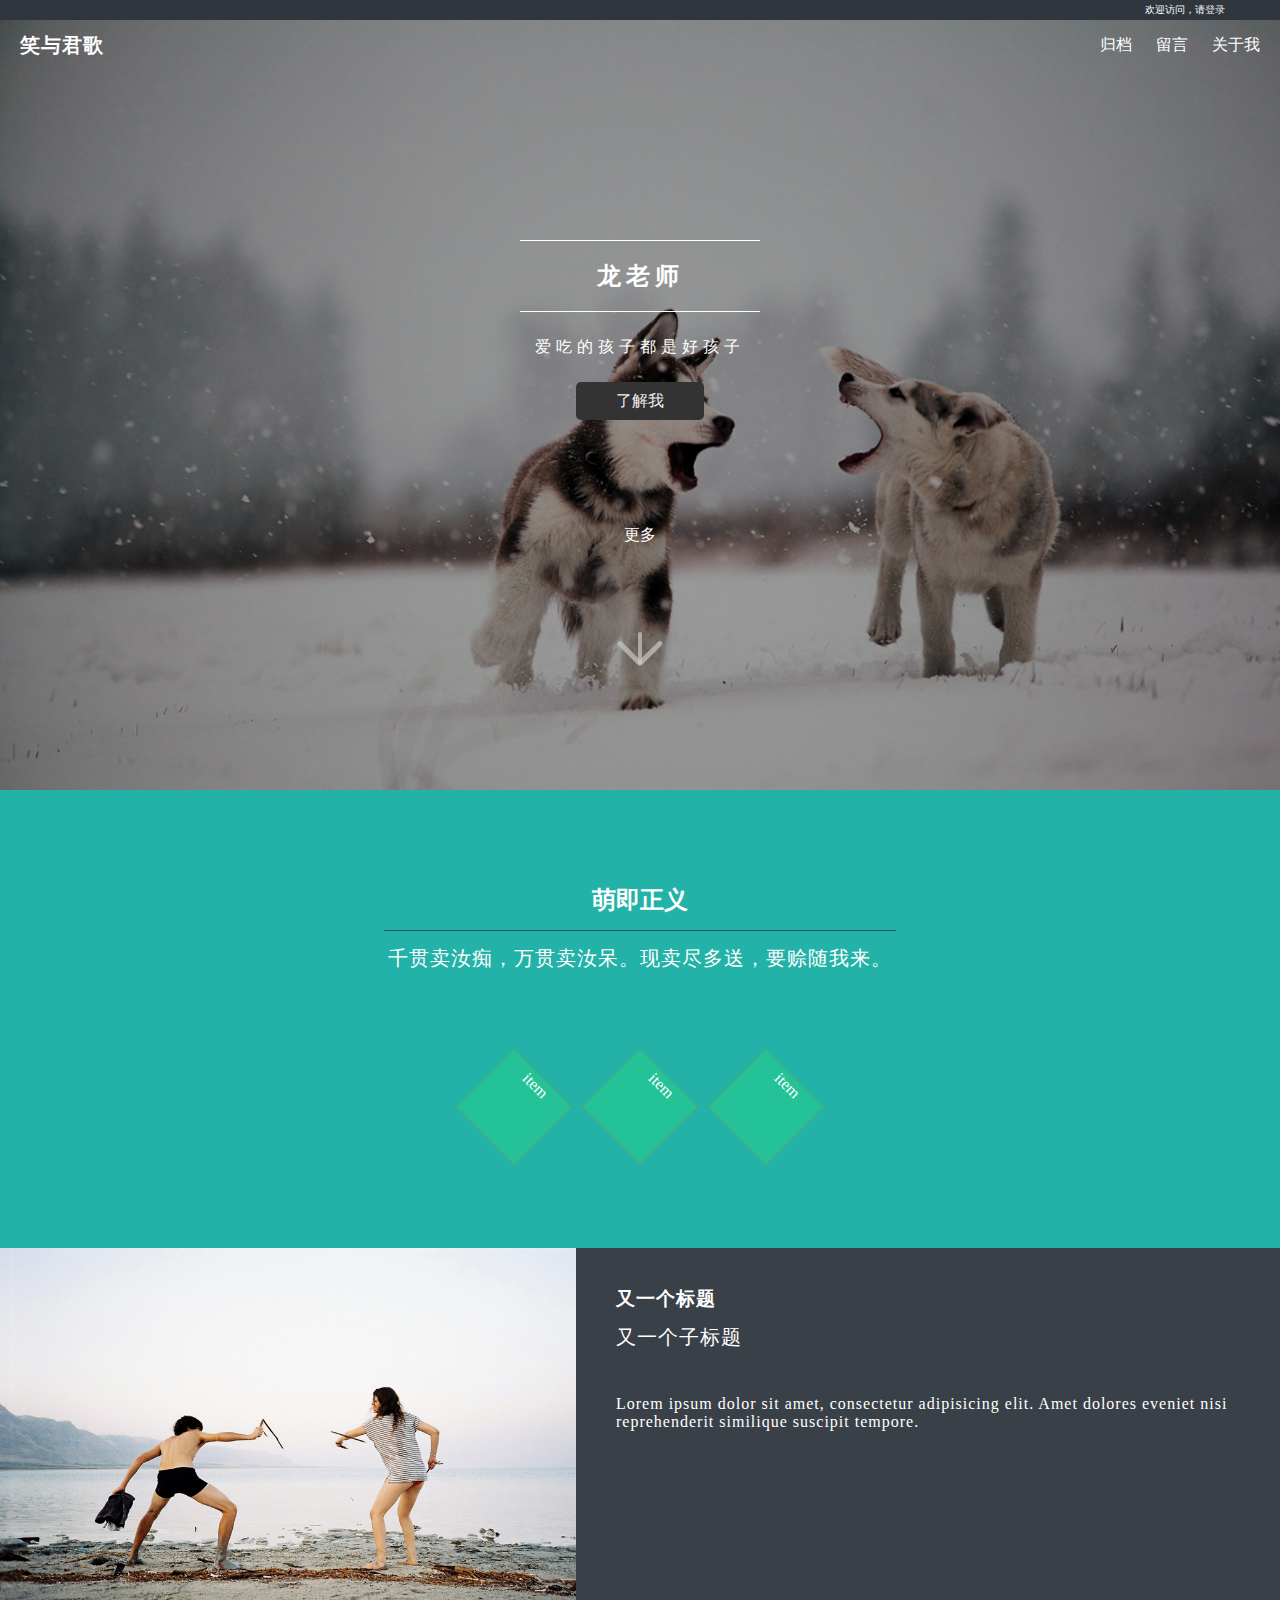
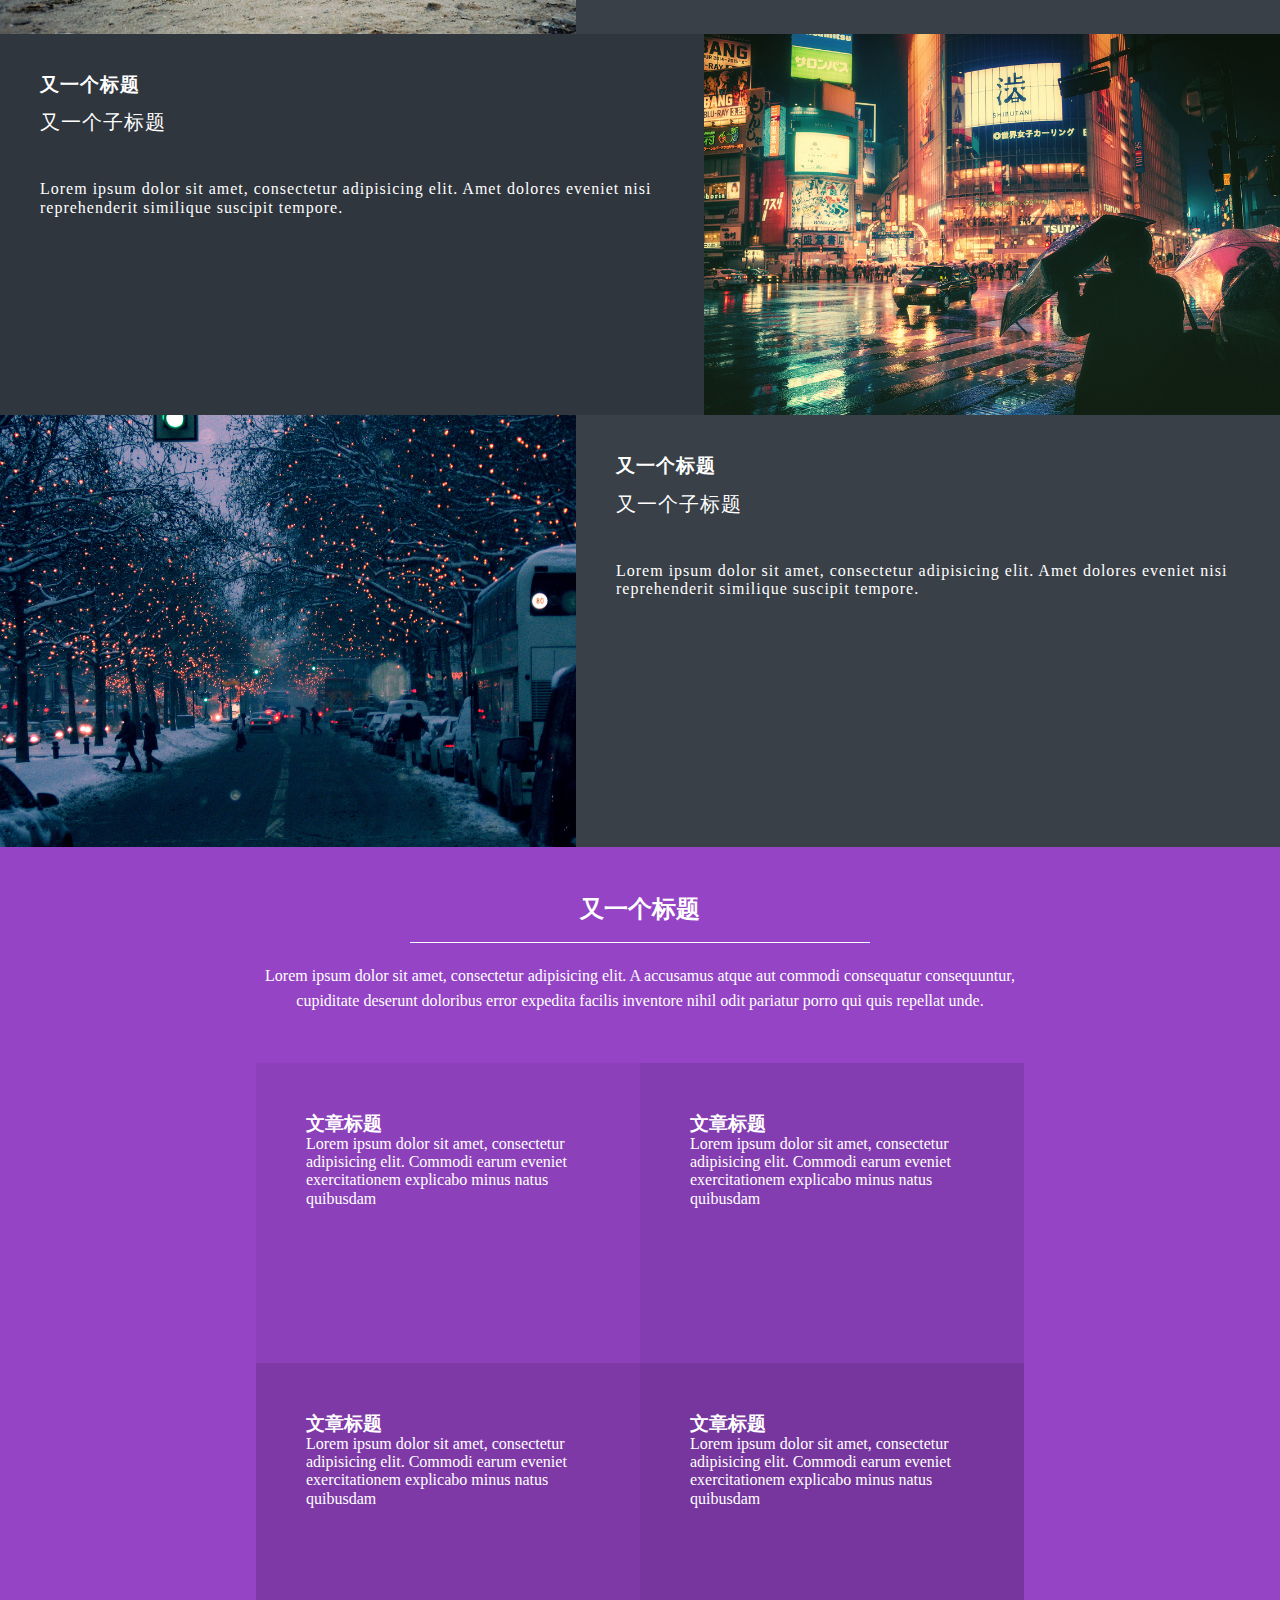
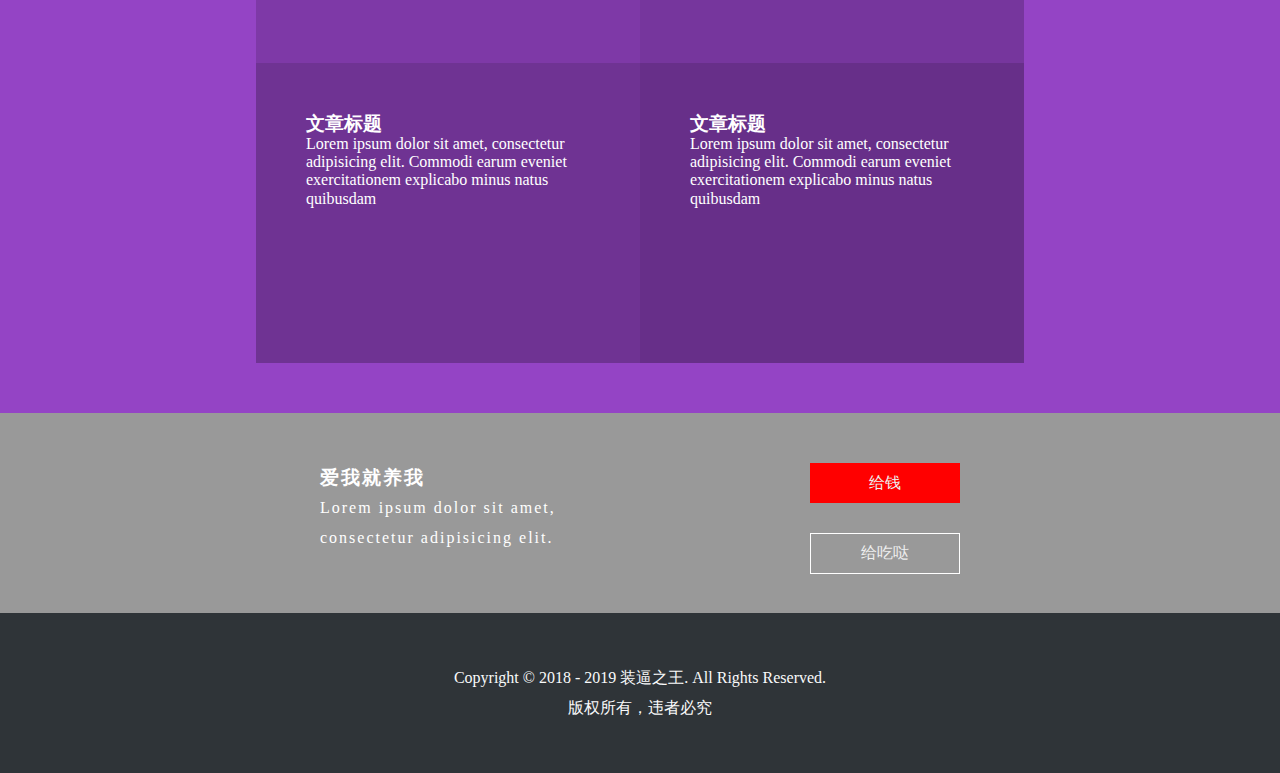
==== commit 7aeba5e6: "add about page" ====
--- a/src/main/webapp/index.html
+++ b/src/main/webapp/index.html
@@ -14,7 +14,7 @@
         <ul>
             <li><a href="">归档</a></li>
             <li><a href="">留言</a></li>
-            <li><a href="">关于我</a></li>
+            <li><a href="page/about.html">关于我</a></li>
             <menu class="menu"></menu>
         </ul>
     </div>
@@ -33,10 +33,10 @@
 <section class="section-4" id="green-section">
     <div class="wrapper">
         <div>
-            <h3>一个标题</h3>
+            <h2>萌即正义</h2>
             <div class="hr"></div>
-            <p class="sub_heading">Lorem ipsum dolor sit amet, consectetur adipisicing elit. Cupiditate dicta
-                dolorib</p>
+            <p class="sub_heading">千贯卖汝痴，万贯卖汝呆。现卖尽多送，要赊随我来。
+                </p>
         </div>
         <div class="icon-group">
             <span class="rotate">item</span>
@@ -80,7 +80,42 @@
         </div>
     </div>
 </section>
-<section class="section-2"></section>
+<section class="section-2">
+    <div class="heading-wrapper">
+        <h2 class="heading">
+            又一个标题
+        </h2>
+        <div class="hr"></div>
+        <div class="sub-heading">Lorem ipsum dolor sit amet, consectetur adipisicing elit. A accusamus atque aut commodi consequatur consequuntur, cupiditate deserunt doloribus error expedita facilis inventore nihil odit pariatur porro qui quis repellat unde.</div>
+    </div>
+    <div class="card-group">
+        <div class="card">
+            <h3>文章标题</h3>
+            <p>Lorem ipsum dolor sit amet, consectetur adipisicing elit. Commodi earum eveniet exercitationem explicabo minus natus quibusdam</p>
+        </div>
+        <div class="card">
+            <h3>文章标题</h3>
+            <p>Lorem ipsum dolor sit amet, consectetur adipisicing elit. Commodi earum eveniet exercitationem explicabo minus natus quibusdam</p>
+        </div>
+        <div class="card">
+            <h3>文章标题</h3>
+            <p>Lorem ipsum dolor sit amet, consectetur adipisicing elit. Commodi earum eveniet exercitationem explicabo minus natus quibusdam</p>
+        </div>
+        <div class="card">
+            <h3>文章标题</h3>
+            <p>Lorem ipsum dolor sit amet, consectetur adipisicing elit. Commodi earum eveniet exercitationem explicabo minus natus quibusdam</p>
+        </div>
+        <div class="card">
+            <h3>文章标题</h3>
+            <p>Lorem ipsum dolor sit amet, consectetur adipisicing elit. Commodi earum eveniet exercitationem explicabo minus natus quibusdam</p>
+        </div>
+        <div class="card">
+            <h3>文章标题</h3>
+            <p>Lorem ipsum dolor sit amet, consectetur adipisicing elit. Commodi earum eveniet exercitationem explicabo
+                minus natus quibusdam</p>
+        </div>
+    </div>
+</section>
 <section class="section-1">
     <div class="section-content">
         <div class="section1-left">
--- a/src/main/webapp/style/index.css
+++ b/src/main/webapp/style/index.css
@@ -97,7 +97,6 @@
 }
 
 #banner .inner h2 {
-    margin: 10px 0;
     letter-spacing: 5px;
 }
 
@@ -179,15 +178,11 @@
 }
 
 .footer {
-    height: 150px;
+    padding:50px;
     text-align: center;
     color: #f9fafb;
     line-height: 30px;
     background: #20252aee
-}
-
-.footer .footer-content {
-    padding-top: 45px;
 }
 
 section {
@@ -249,7 +244,6 @@
 }
 
 .section-4 {
-    height: 300px;
     background: #23b2a7;
     text-align: center;
     padding: 100px 0;
@@ -257,7 +251,6 @@
 }
 
 .wrapper {
-    mac-width: 1080px;
     margin: 0 auto;
 }
 
@@ -294,12 +287,8 @@
     margin: 0 20px;
     border: 1px #53A973 solid;
 }
-
-.article-preview {
-    width: 100%;
-    height: 100%;
+.section-3{
     background: #30363e;
-    font-size: 0;
 }
 
 .article-preview:after {
@@ -307,9 +296,9 @@
     display: block;
     clear: both;
 }
-
 .img-section {
     width: 45%;
+    font-size:0;
 }
 
 .img-section img {
@@ -330,18 +319,61 @@
 }
 
 .text-section .sub_heading {
-    margin-top: 20px;
-}
-
+    padding-top: 20px;
+}
 .article-preview > div {
     float: left;
 }
-
-.section-3:nth-child(odd) {
-    background: rgba(255, 255, 255, 0.5);
-}
-
+.article-preview:nth-child(odd) {
+    color:red;
+    background: rgba(255, 255, 255, 0.05);
+}
 .section-2 {
-    height: 500px;
     background: #9444c5;
 }
+.section-2 .heading-wrapper{
+    margin:0 auto;
+    max-width:60%;
+    text-align:center;
+    padding-top:50px;
+    line-height:25px;
+}
+.heading-wrapper .hr{
+    width:60%;
+}
+.section-2 .card-group{
+    margin:0 auto;
+    max-width:60%;
+    padding:50px;
+}
+.card-group:after{
+    content:"";
+    display:block;
+    clear:both;
+}
+.card{
+    float:left;
+    width:50%;
+    height:300px;
+    padding:50px;
+    box-sizing:border-box;
+    /*border:1px solid #fff;*/
+}
+.card:nth-child(1){
+    background:rgba(0,0,0,.05);
+}
+.card:nth-child(2){
+    background:rgba(0,0,0,.1);
+}
+.card:nth-child(3){
+    background:rgba(0,0,0,.15);
+}
+.card:nth-child(4){
+    background:rgba(0,0,0,.2);
+}
+.card:nth-child(5){
+    background:rgba(0,0,0,.25);
+}
+.card:nth-child(6){
+    background:rgba(0,0,0,.3);
+}
